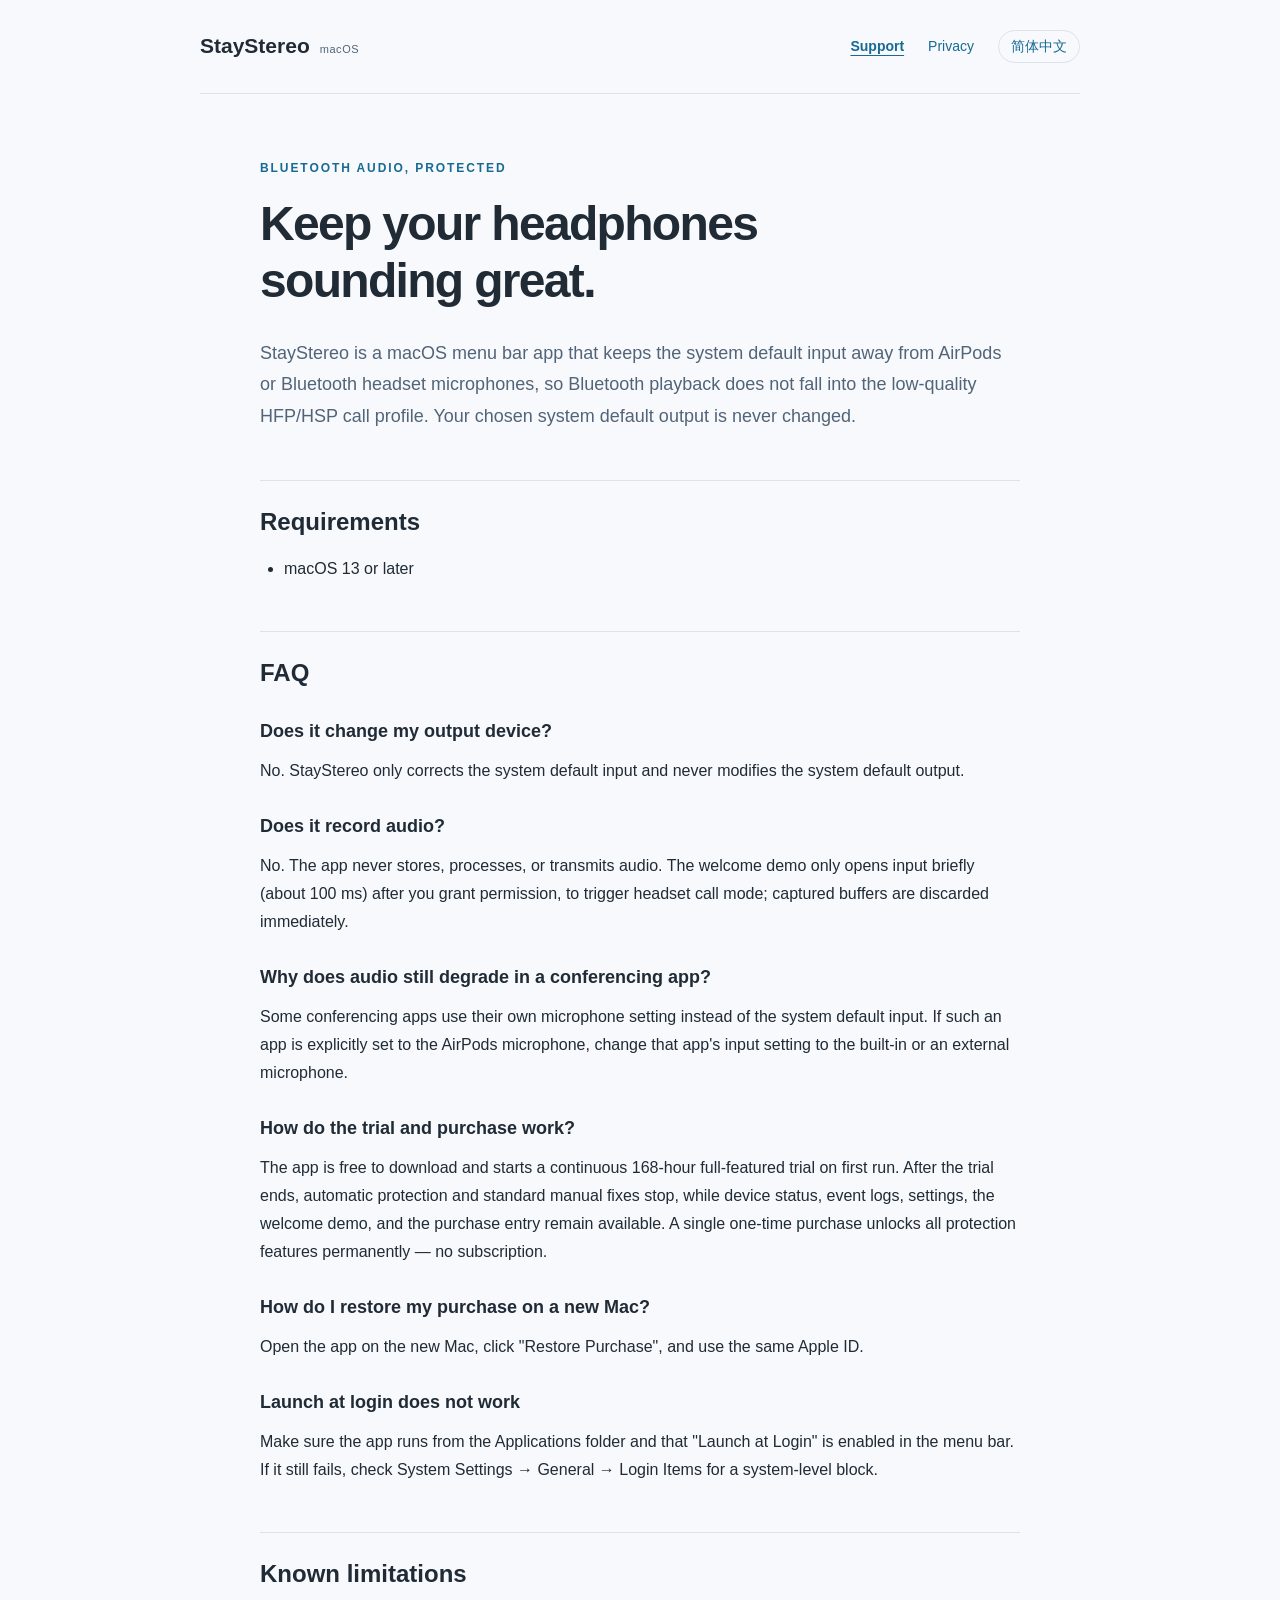
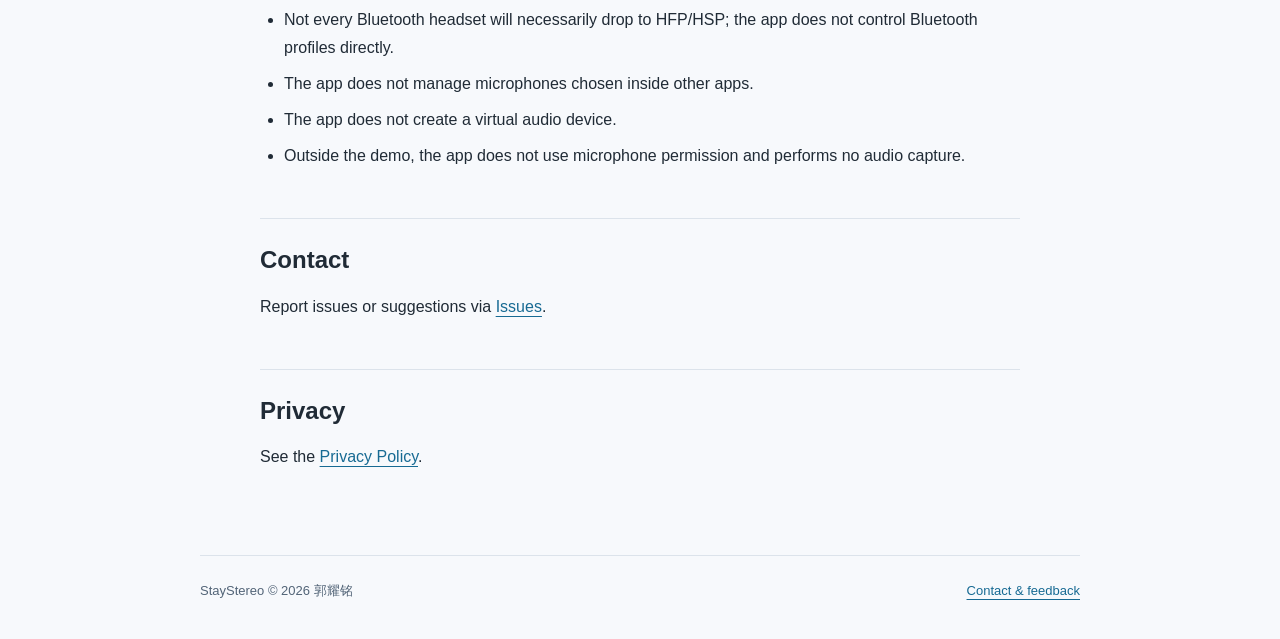
==== en/index.html @ f000b273 "docs: 迁移双语支持网站并支持 GitHub Pages" ====
<!doctype html>
<html lang="en">
<head>
<meta charset="utf-8">
<meta name="viewport" content="width=device-width, initial-scale=1">
<meta name="color-scheme" content="light dark">
<meta name="description" content="StayStereo Support — Keep Bluetooth playback clear on your Mac.">
<title>Support · StayStereo</title>
<link rel="stylesheet" href="../assets/style.css">
<link rel="alternate" hreflang="zh-CN" href="../index.html">
<link rel="alternate" hreflang="en" href="../en/index.html">
</head>
<body>
<a class="skip" href="#content">Skip to content</a>
<header><nav aria-label="Main navigation">
<a class="brand" href="index.html">StayStereo<span>macOS</span></a>
<div class="links"><a href="index.html" aria-current="page">Support</a><a href="privacy.html">Privacy</a><a class="language" href="../index.html" lang="zh-CN" hreflang="zh-CN">简体中文</a></div>
</nav></header>
<main id="content">
<p class="eyebrow">BLUETOOTH AUDIO, PROTECTED</p>
<h1>Keep your headphones sounding great.</h1>
<p>StayStereo is a macOS menu bar app that keeps the system default input away from AirPods or Bluetooth headset microphones, so Bluetooth playback does not fall into the low-quality HFP/HSP call profile. Your chosen system default output is never changed.</p>
<h2>Requirements</h2>
<ul>
<li>macOS 13 or later</li>
</ul>
<h2>FAQ</h2>
<h3>Does it change my output device?</h3>
<p>No. StayStereo only corrects the system default input and never modifies the system default output.</p>
<h3>Does it record audio?</h3>
<p>No. The app never stores, processes, or transmits audio. The welcome demo only opens input briefly (about 100 ms) after you grant permission, to trigger headset call mode; captured buffers are discarded immediately.</p>
<h3>Why does audio still degrade in a conferencing app?</h3>
<p>Some conferencing apps use their own microphone setting instead of the system default input. If such an app is explicitly set to the AirPods microphone, change that app&#x27;s input setting to the built-in or an external microphone.</p>
<h3>How do the trial and purchase work?</h3>
<p>The app is free to download and starts a continuous 168-hour full-featured trial on first run. After the trial ends, automatic protection and standard manual fixes stop, while device status, event logs, settings, the welcome demo, and the purchase entry remain available. A single one-time purchase unlocks all protection features permanently — no subscription.</p>
<h3>How do I restore my purchase on a new Mac?</h3>
<p>Open the app on the new Mac, click &quot;Restore Purchase&quot;, and use the same Apple ID.</p>
<h3>Launch at login does not work</h3>
<p>Make sure the app runs from the Applications folder and that &quot;Launch at Login&quot; is enabled in the menu bar. If it still fails, check System Settings → General → Login Items for a system-level block.</p>
<h2>Known limitations</h2>
<ul>
<li>Not every Bluetooth headset will necessarily drop to HFP/HSP; the app does not control Bluetooth profiles directly.</li>
<li>The app does not manage microphones chosen inside other apps.</li>
<li>The app does not create a virtual audio device.</li>
<li>Outside the demo, the app does not use microphone permission and performs no audio capture.</li>
</ul>
<h2>Contact</h2>
<p>Report issues or suggestions via <a href="https://github.com/the-eric-kwok/staystereo-support/issues">Issues</a>.</p>
<h2>Privacy</h2>
<p>See the <a href="privacy.html">Privacy Policy</a>.</p>
</main>
<footer><span>StayStereo © 2026 郭耀铭</span><a href="https://github.com/the-eric-kwok/staystereo-support/issues">Contact & feedback</a></footer>
</body>
</html>
---- assets/style.css ----
:root{font-family:-apple-system,BlinkMacSystemFont,"Segoe UI",sans-serif;color:#202b36;background:#f7f9fc;line-height:1.75;font-synthesis:none;--muted:#526477;--link:#176a93;--line:#dce3eb;--surface:#e9f3f8}
*{box-sizing:border-box}body{margin:0}a{color:var(--link);text-underline-offset:4px}a:hover{text-decoration-thickness:2px}a:focus-visible{outline:3px solid var(--link);outline-offset:5px;border-radius:3px}header,main,footer{width:min(100% - 48px,880px);margin-inline:auto}nav{display:flex;justify-content:space-between;align-items:center;gap:24px;padding:28px 0;border-bottom:1px solid var(--line)}.brand{font-size:21px;font-weight:750;text-decoration:none;color:inherit;white-space:nowrap}.brand span{font-size:11px;margin-left:10px;font-weight:500;color:var(--muted);letter-spacing:.05em}.links{display:flex;align-items:center;gap:24px;font-size:14px}.links a{text-decoration:none}.links a[aria-current]{font-weight:700;text-decoration:underline}.language{border:1px solid var(--line);border-radius:20px;padding:3px 12px}main{max-width:760px;padding:64px 0 72px}.eyebrow{color:var(--link);font-size:12px;font-weight:750;letter-spacing:.16em;margin:0 0 16px}h1{font-size:clamp(32px,5vw,48px);line-height:1.2;letter-spacing:-.035em;margin:0 0 28px;text-wrap:balance}h1+p{font-size:18px;color:var(--muted)}h2{font-size:24px;line-height:1.4;margin:48px 0 16px;padding-top:24px;border-top:1px solid var(--line)}h3{font-size:18px;line-height:1.5;margin:28px 0 8px}p{margin:12px 0}ul{padding-left:24px}li{margin:8px 0}code{font-size:.9em;background:var(--surface);padding:2px 5px;border-radius:4px;overflow-wrap:anywhere}footer{display:flex;justify-content:space-between;gap:16px;padding:24px 0 36px;border-top:1px solid var(--line);font-size:13px;color:var(--muted)}.skip{position:absolute;top:-100px;left:16px;padding:8px 16px;background:var(--surface);z-index:1}.skip:focus{top:8px}
@media(max-width:600px){header,main,footer{width:calc(100% - 36px)}nav{align-items:flex-start;flex-direction:column;gap:16px;padding:20px 0}.links{gap:20px;flex-wrap:wrap}main{padding:40px 0 48px}h2{margin-top:36px}footer{flex-direction:column;gap:8px}}
@media(prefers-color-scheme:dark){:root{color:#e3eaf1;background:#111820;--muted:#a5b5c5;--link:#80c9ef;--line:#2e3c49;--surface:#203443}}
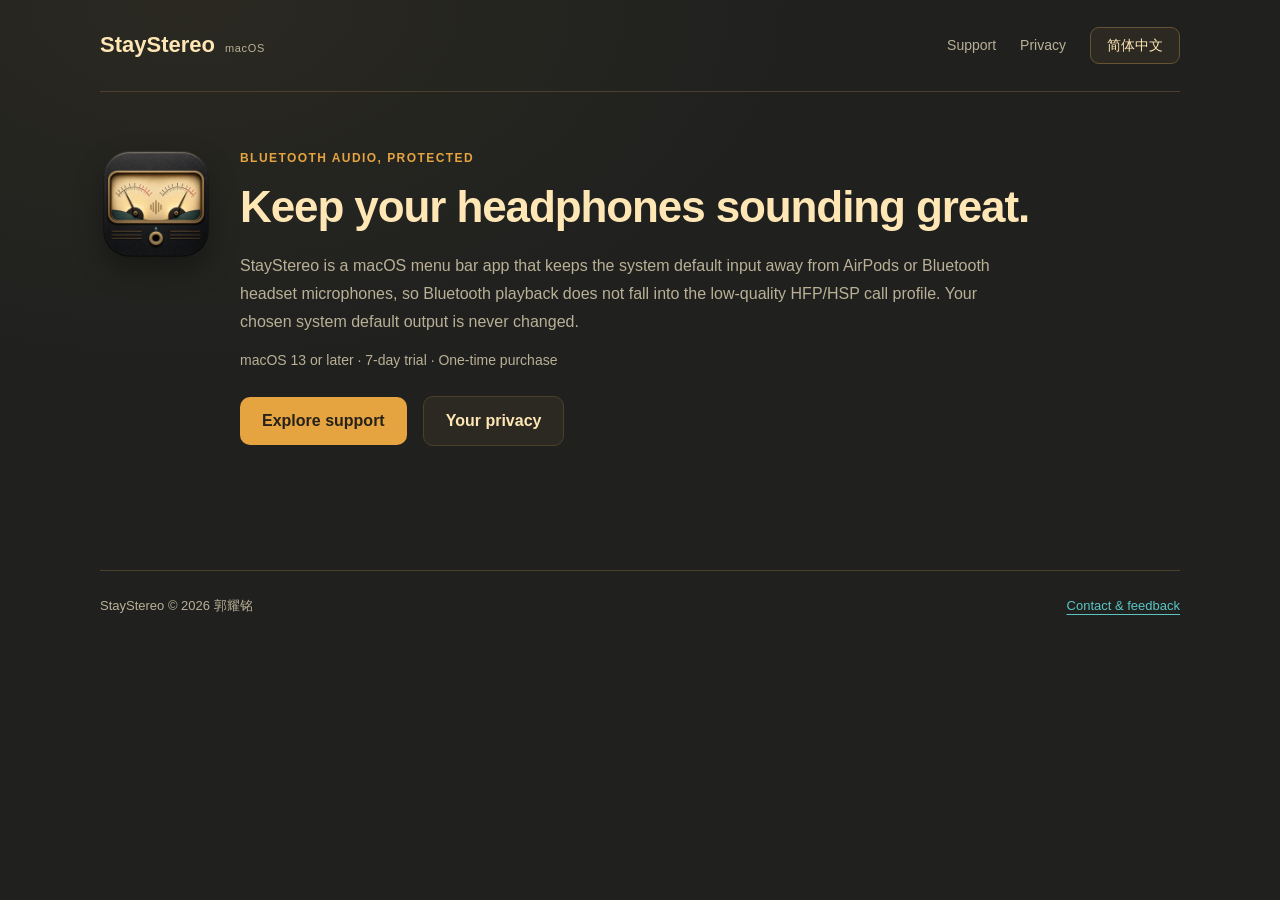
==== commit 90042238: "feat: 更新支持网站风格并拆分双语首页与支持页" ====
--- a/en/index.html
+++ b/en/index.html
@@ -3,52 +3,34 @@
 <head>
 <meta charset="utf-8">
 <meta name="viewport" content="width=device-width, initial-scale=1">
-<meta name="color-scheme" content="light dark">
-<meta name="description" content="StayStereo Support — Keep Bluetooth playback clear on your Mac.">
-<title>Support · StayStereo</title>
+<meta name="color-scheme" content="dark">
+<meta name="description" content="StayStereo — Keep Bluetooth playback clear on your Mac.">
+<title>StayStereo · Keep your headphones sounding great</title>
+<link rel="icon" type="image/png" href="../assets/app-icon.png">
 <link rel="stylesheet" href="../assets/style.css">
-<link rel="alternate" hreflang="zh-CN" href="../index.html">
+<link rel="alternate" hreflang="zh-CN" href="../zh/index.html">
 <link rel="alternate" hreflang="en" href="../en/index.html">
 </head>
-<body>
+<body class="home-page">
 <a class="skip" href="#content">Skip to content</a>
 <header><nav aria-label="Main navigation">
 <a class="brand" href="index.html">StayStereo<span>macOS</span></a>
-<div class="links"><a href="index.html" aria-current="page">Support</a><a href="privacy.html">Privacy</a><a class="language" href="../index.html" lang="zh-CN" hreflang="zh-CN">简体中文</a></div>
+<div class="links"><a href="support.html">Support</a><a href="privacy.html">Privacy</a><a class="language" href="../zh/index.html" lang="zh-CN" hreflang="zh-CN">简体中文</a></div>
 </nav></header>
 <main id="content">
+<div class="hero">
+<img class="app-icon" src="../assets/app-icon.png" width="112" height="112" alt="">
+<div class="hero-copy">
 <p class="eyebrow">BLUETOOTH AUDIO, PROTECTED</p>
 <h1>Keep your headphones sounding great.</h1>
 <p>StayStereo is a macOS menu bar app that keeps the system default input away from AirPods or Bluetooth headset microphones, so Bluetooth playback does not fall into the low-quality HFP/HSP call profile. Your chosen system default output is never changed.</p>
-<h2>Requirements</h2>
-<ul>
-<li>macOS 13 or later</li>
-</ul>
-<h2>FAQ</h2>
-<h3>Does it change my output device?</h3>
-<p>No. StayStereo only corrects the system default input and never modifies the system default output.</p>
-<h3>Does it record audio?</h3>
-<p>No. The app never stores, processes, or transmits audio. The welcome demo only opens input briefly (about 100 ms) after you grant permission, to trigger headset call mode; captured buffers are discarded immediately.</p>
-<h3>Why does audio still degrade in a conferencing app?</h3>
-<p>Some conferencing apps use their own microphone setting instead of the system default input. If such an app is explicitly set to the AirPods microphone, change that app&#x27;s input setting to the built-in or an external microphone.</p>
-<h3>How do the trial and purchase work?</h3>
-<p>The app is free to download and starts a continuous 168-hour full-featured trial on first run. After the trial ends, automatic protection and standard manual fixes stop, while device status, event logs, settings, the welcome demo, and the purchase entry remain available. A single one-time purchase unlocks all protection features permanently — no subscription.</p>
-<h3>How do I restore my purchase on a new Mac?</h3>
-<p>Open the app on the new Mac, click &quot;Restore Purchase&quot;, and use the same Apple ID.</p>
-<h3>Launch at login does not work</h3>
-<p>Make sure the app runs from the Applications folder and that &quot;Launch at Login&quot; is enabled in the menu bar. If it still fails, check System Settings → General → Login Items for a system-level block.</p>
-<h2>Known limitations</h2>
-<ul>
-<li>Not every Bluetooth headset will necessarily drop to HFP/HSP; the app does not control Bluetooth profiles directly.</li>
-<li>The app does not manage microphones chosen inside other apps.</li>
-<li>The app does not create a virtual audio device.</li>
-<li>Outside the demo, the app does not use microphone permission and performs no audio capture.</li>
-</ul>
-<h2>Contact</h2>
-<p>Report issues or suggestions via <a href="https://github.com/the-eric-kwok/staystereo-support/issues">Issues</a>.</p>
-<h2>Privacy</h2>
-<p>See the <a href="privacy.html">Privacy Policy</a>.</p>
+<section class="home-intro" aria-label="At a glance">
+<p class="trial-note">macOS 13 or later · 7-day trial · One-time purchase</p>
+<div class="actions"><a class="button" href="support.html">Explore support</a><a class="secondary-button" href="privacy.html">Your privacy</a></div>
+</section>
+</div>
+</div>
 </main>
-<footer><span>StayStereo © 2026 郭耀铭</span><a href="https://github.com/the-eric-kwok/staystereo-support/issues">Contact & feedback</a></footer>
+<footer><span>StayStereo © 2026 郭耀铭</span><a href="support.html">Contact &amp; feedback</a></footer>
 </body>
 </html>
--- a/assets/style.css
+++ b/assets/style.css
@@ -1,4 +1,78 @@
-:root{font-family:-apple-system,BlinkMacSystemFont,"Segoe UI",sans-serif;color:#202b36;background:#f7f9fc;line-height:1.75;font-synthesis:none;--muted:#526477;--link:#176a93;--line:#dce3eb;--surface:#e9f3f8}
-*{box-sizing:border-box}body{margin:0}a{color:var(--link);text-underline-offset:4px}a:hover{text-decoration-thickness:2px}a:focus-visible{outline:3px solid var(--link);outline-offset:5px;border-radius:3px}header,main,footer{width:min(100% - 48px,880px);margin-inline:auto}nav{display:flex;justify-content:space-between;align-items:center;gap:24px;padding:28px 0;border-bottom:1px solid var(--line)}.brand{font-size:21px;font-weight:750;text-decoration:none;color:inherit;white-space:nowrap}.brand span{font-size:11px;margin-left:10px;font-weight:500;color:var(--muted);letter-spacing:.05em}.links{display:flex;align-items:center;gap:24px;font-size:14px}.links a{text-decoration:none}.links a[aria-current]{font-weight:700;text-decoration:underline}.language{border:1px solid var(--line);border-radius:20px;padding:3px 12px}main{max-width:760px;padding:64px 0 72px}.eyebrow{color:var(--link);font-size:12px;font-weight:750;letter-spacing:.16em;margin:0 0 16px}h1{font-size:clamp(32px,5vw,48px);line-height:1.2;letter-spacing:-.035em;margin:0 0 28px;text-wrap:balance}h1+p{font-size:18px;color:var(--muted)}h2{font-size:24px;line-height:1.4;margin:48px 0 16px;padding-top:24px;border-top:1px solid var(--line)}h3{font-size:18px;line-height:1.5;margin:28px 0 8px}p{margin:12px 0}ul{padding-left:24px}li{margin:8px 0}code{font-size:.9em;background:var(--surface);padding:2px 5px;border-radius:4px;overflow-wrap:anywhere}footer{display:flex;justify-content:space-between;gap:16px;padding:24px 0 36px;border-top:1px solid var(--line);font-size:13px;color:var(--muted)}.skip{position:absolute;top:-100px;left:16px;padding:8px 16px;background:var(--surface);z-index:1}.skip:focus{top:8px}
-@media(max-width:600px){header,main,footer{width:calc(100% - 36px)}nav{align-items:flex-start;flex-direction:column;gap:16px;padding:20px 0}.links{gap:20px;flex-wrap:wrap}main{padding:40px 0 48px}h2{margin-top:36px}footer{flex-direction:column;gap:8px}}
-@media(prefers-color-scheme:dark){:root{color:#e3eaf1;background:#111820;--muted:#a5b5c5;--link:#80c9ef;--line:#2e3c49;--surface:#203443}}
+:root {
+  color-scheme: dark;
+  font-family: -apple-system, BlinkMacSystemFont, "Segoe UI", sans-serif;
+  font-synthesis: none;
+  line-height: 1.75;
+  color: #e6d6b0;
+  background: #20211f;
+  --heading: #ffe6b5;
+  --muted: #b9b096;
+  --gold: #e5a440;
+  --teal: #59c6c4;
+  --line: #4b402c;
+  --surface: #2b2922;
+}
+* { box-sizing: border-box; }
+body { margin: 0; background: radial-gradient(ellipse at 15% 0, #34302380, transparent 600px); }
+a { color: var(--teal); text-underline-offset: 4px; }
+a:hover { color: #92e1db; }
+a:focus-visible { outline: 3px solid var(--gold); outline-offset: 5px; border-radius: 4px; }
+header, main, footer { width: min(100% - 80px, 1080px); margin-inline: auto; }
+nav { display: flex; justify-content: space-between; align-items: center; gap: 24px; padding: 26px 0; border-bottom: 1px solid var(--line); }
+.brand { color: var(--heading); font-size: 22px; font-weight: 750; text-decoration: none; white-space: nowrap; }
+.brand span { font-size: 11px; margin-left: 10px; font-weight: 500; color: var(--muted); letter-spacing: .06em; }
+.links { display: flex; align-items: center; gap: 24px; font-size: 14px; }
+.links a { color: var(--muted); text-decoration: none; }
+.links a:hover, .links a[aria-current] { color: var(--heading); }
+.links a[aria-current] { text-decoration: underline; text-decoration-color: var(--gold); text-decoration-thickness: 2px; text-underline-offset: 8px; }
+.links .language { padding: 5px 16px; border: 1px solid #665334; border-radius: 9px; color: var(--heading); background: var(--surface); }
+main { padding: 56px 0 64px; }
+.hero { display: flex; align-items: flex-start; gap: 28px; margin-bottom: 40px; }
+.app-icon { flex: 0 0 112px; object-fit: contain; filter: drop-shadow(0 12px 14px #0005); }
+.hero-copy { flex: 1; min-width: 0; }
+.eyebrow { color: var(--gold); font-size: 12px; font-weight: 700; letter-spacing: .12em; margin: 0 0 10px; }
+h1 { color: var(--heading); font-size: clamp(30px, 4vw, 44px); line-height: 1.25; letter-spacing: -.025em; margin: 0 0 18px; text-wrap: balance; }
+.hero-copy > p:not(.eyebrow) { color: var(--muted); max-width: 760px; }
+h2 { color: var(--heading); font-size: 21px; line-height: 1.4; margin: 0 0 16px; }
+h3 { color: var(--heading); font-size: 18px; line-height: 1.5; margin: 0 0 12px; }
+p { margin: 12px 0; }
+ul { padding-left: 22px; margin-bottom: 0; }
+li { margin: 8px 0; }
+li::marker { color: var(--gold); }
+.sections { display: grid; grid-template-columns: 1fr 1fr; gap: 20px; }
+.card { padding: 26px 28px; background: var(--surface); border: 1px solid var(--line); border-radius: 13px; box-shadow: 0 8px 24px #00000012; }
+.card > :last-child { margin-bottom: 0; }
+.faq-section { grid-column: 1 / -1; margin: 16px 0; }
+.faq-section > h2 { margin: 0 0 18px; }
+.faq-grid { display: grid; grid-template-columns: 1fr 1fr; gap: 20px; }
+.support-page .sections > .card:first-child { grid-column: 1 / -1; border-left: 3px solid var(--teal); padding: 18px 26px; display: flex; align-items: center; gap: 24px; }
+.support-page .sections > .card:first-child h2, .support-page .sections > .card:first-child ul { margin: 0; }
+.support-page .sections > .card:first-child ul { padding: 0; list-style: none; }
+.support-page .sections > .card:last-child { border-color: #766039; }
+.privacy-page main { max-width: 880px; }
+.privacy-page .sections { grid-template-columns: 1fr; }
+code { color: var(--heading); font-size: .9em; background: #393629; padding: 2px 6px; border-radius: 4px; overflow-wrap: anywhere; }
+footer { display: flex; justify-content: space-between; gap: 16px; padding: 24px 0 36px; border-top: 1px solid var(--line); font-size: 13px; color: var(--muted); }
+.skip { position: absolute; top: -100px; left: 16px; padding: 8px 16px; background: var(--surface); z-index: 1; }
+.skip:focus { top: 8px; }
+@media (max-width: 700px) {
+  header, main, footer { width: calc(100% - 36px); }
+  nav { align-items: flex-start; flex-direction: column; gap: 18px; padding: 20px 0; }
+  .links { gap: 22px; flex-wrap: wrap; }
+  main { padding: 32px 0 40px; }
+  .hero { flex-direction: column; gap: 18px; margin-bottom: 28px; }
+  .app-icon { width: 88px; height: 88px; flex-basis: 88px; }
+  .sections, .faq-grid { grid-template-columns: 1fr; gap: 16px; }
+  .card { padding: 22px; }
+  .support-page .sections > .card:first-child { align-items: flex-start; flex-direction: column; gap: 0; }
+  footer { flex-direction: column; gap: 8px; }
+}
+
+.home-page .hero { margin-bottom: 20px; }
+.home-intro { margin-bottom: 40px; }
+.trial-note { color: var(--muted); font-size: 14px; }
+.actions { display: flex; flex-wrap: wrap; align-items: center; gap: 16px; margin-top: 24px; }
+.button, .secondary-button { display: inline-block; padding: 10px 22px; border-radius: 10px; text-decoration: none; font-weight: 650; }
+.button { background: var(--gold); color: #262219; }
+.button:hover { background: #f0b758; color: #262219; }
+.secondary-button { border: 1px solid var(--line); color: var(--heading); background: var(--surface); }
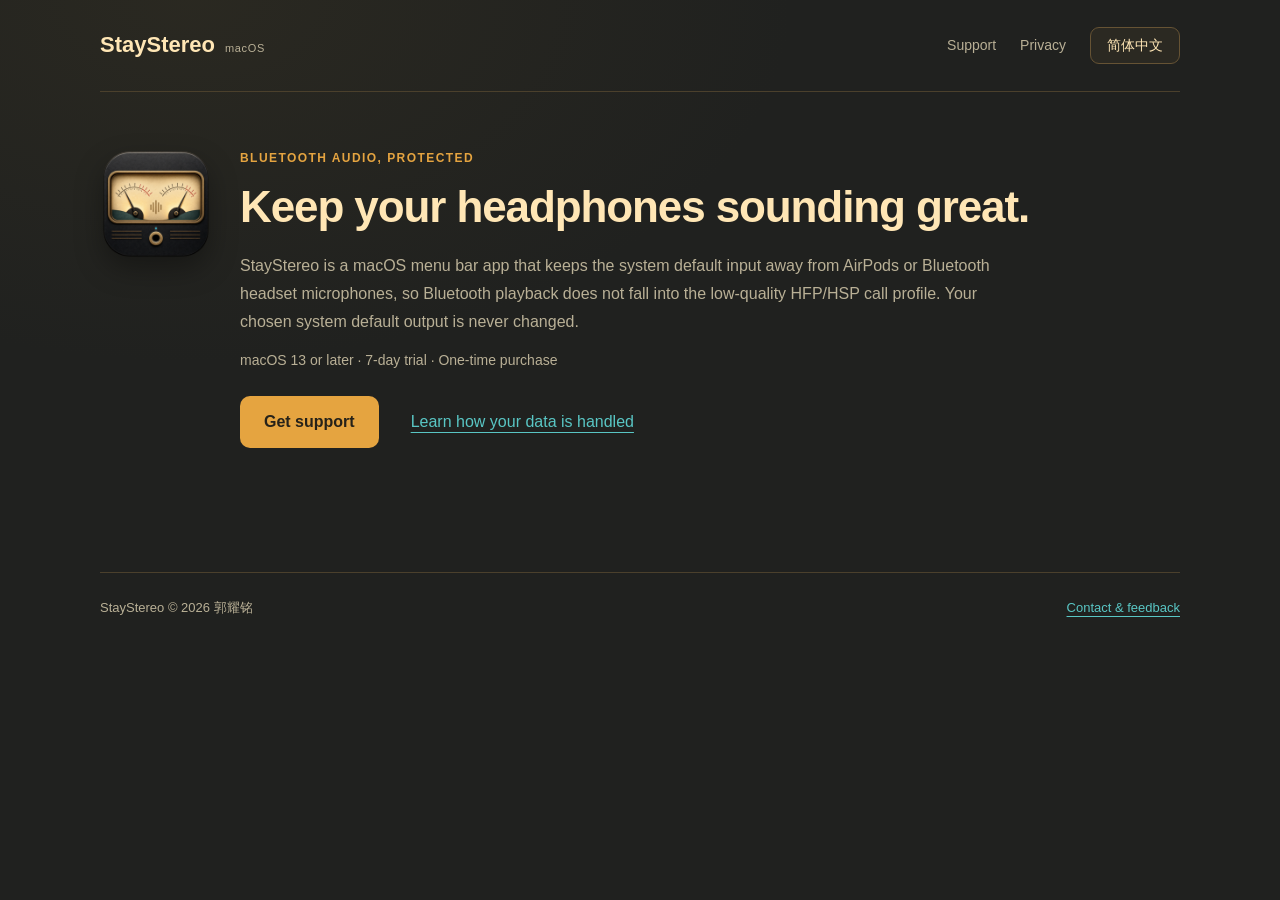
==== commit f13f078b: "style: 调整首页支持按钮与隐私链接" ====
--- a/en/index.html
+++ b/en/index.html
@@ -26,7 +26,7 @@
 <p>StayStereo is a macOS menu bar app that keeps the system default input away from AirPods or Bluetooth headset microphones, so Bluetooth playback does not fall into the low-quality HFP/HSP call profile. Your chosen system default output is never changed.</p>
 <section class="home-intro" aria-label="At a glance">
 <p class="trial-note">macOS 13 or later · 7-day trial · One-time purchase</p>
-<div class="actions"><a class="button" href="support.html">Explore support</a><a class="secondary-button" href="privacy.html">Your privacy</a></div>
+<div class="actions"><a class="button" href="support.html">Get support</a><a class="privacy-link" href="privacy.html">Learn how your data is handled</a></div>
 </section>
 </div>
 </div>
--- a/assets/style.css
+++ b/assets/style.css
@@ -71,8 +71,9 @@
 .home-page .hero { margin-bottom: 20px; }
 .home-intro { margin-bottom: 40px; }
 .trial-note { color: var(--muted); font-size: 14px; }
-.actions { display: flex; flex-wrap: wrap; align-items: center; gap: 16px; margin-top: 24px; }
-.button, .secondary-button { display: inline-block; padding: 10px 22px; border-radius: 10px; text-decoration: none; font-weight: 650; }
-.button { background: var(--gold); color: #262219; }
+.actions { display: flex; flex-wrap: wrap; align-items: center; gap: 16px 32px; margin-top: 24px; }
+.actions a { text-underline-offset: 5px; }
+.button { text-decoration: none; display: inline-block; padding: 12px 24px; border-radius: 10px; background: var(--gold); color: #262219; font-weight: 700; }
 .button:hover { background: #f0b758; color: #262219; }
-.secondary-button { border: 1px solid var(--line); color: var(--heading); background: var(--surface); }
+.privacy-link { text-decoration: underline; color: var(--teal); padding-block: 10px; }
+.privacy-link:hover { color: #92e1db; }
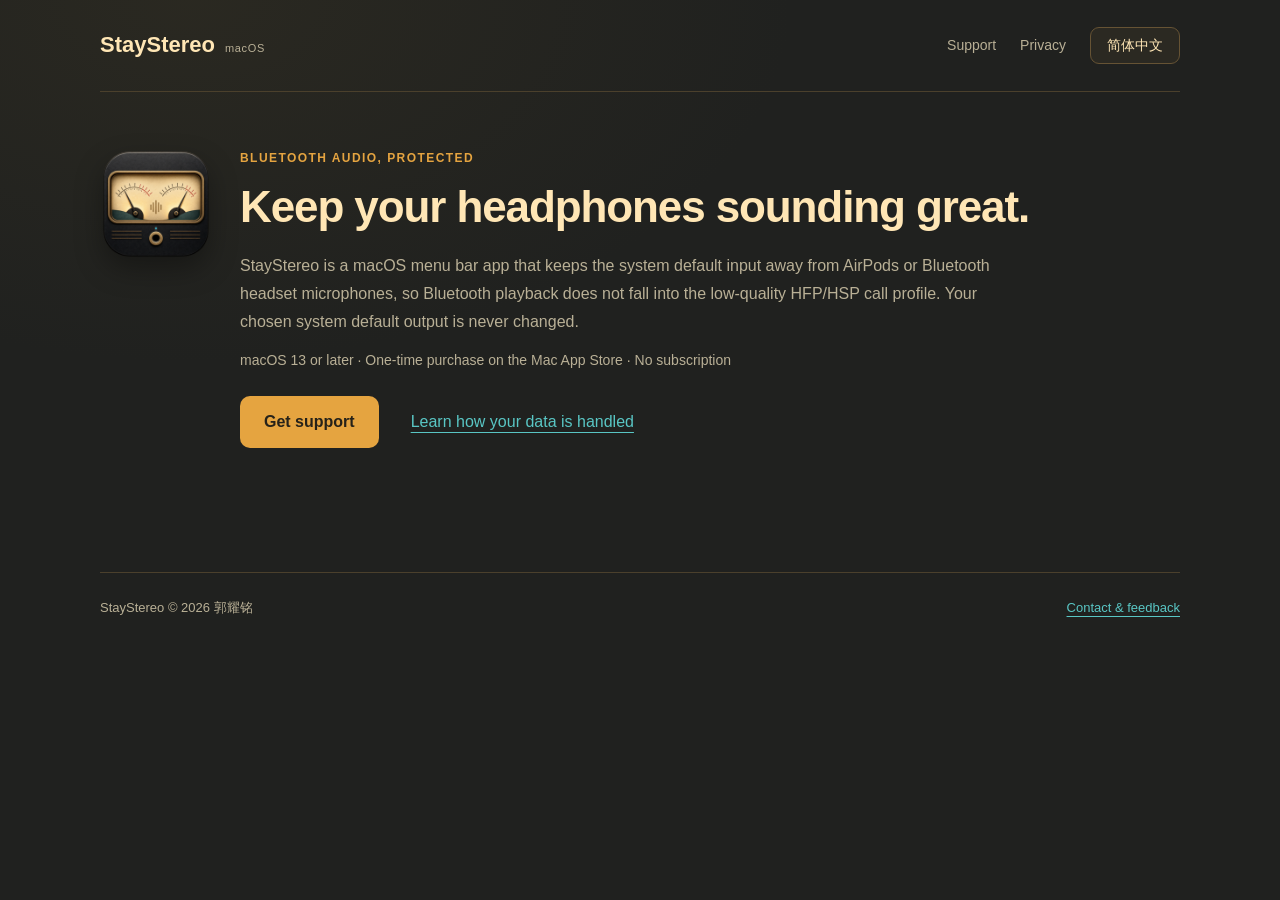
==== commit 2b4be135: "docs: 更新 StayStereo 一次买断说明" ====
--- a/en/index.html
+++ b/en/index.html
@@ -25,7 +25,7 @@
 <h1>Keep your headphones sounding great.</h1>
 <p>StayStereo is a macOS menu bar app that keeps the system default input away from AirPods or Bluetooth headset microphones, so Bluetooth playback does not fall into the low-quality HFP/HSP call profile. Your chosen system default output is never changed.</p>
 <section class="home-intro" aria-label="At a glance">
-<p class="trial-note">macOS 13 or later · 7-day trial · One-time purchase</p>
+<p class="purchase-note">macOS 13 or later · One-time purchase on the Mac App Store · No subscription</p>
 <div class="actions"><a class="button" href="support.html">Get support</a><a class="privacy-link" href="privacy.html">Learn how your data is handled</a></div>
 </section>
 </div>
--- a/assets/style.css
+++ b/assets/style.css
@@ -70,7 +70,7 @@
 
 .home-page .hero { margin-bottom: 20px; }
 .home-intro { margin-bottom: 40px; }
-.trial-note { color: var(--muted); font-size: 14px; }
+.purchase-note { color: var(--muted); font-size: 14px; }
 .actions { display: flex; flex-wrap: wrap; align-items: center; gap: 16px 32px; margin-top: 24px; }
 .actions a { text-underline-offset: 5px; }
 .button { text-decoration: none; display: inline-block; padding: 12px 24px; border-radius: 10px; background: var(--gold); color: #262219; font-weight: 700; }
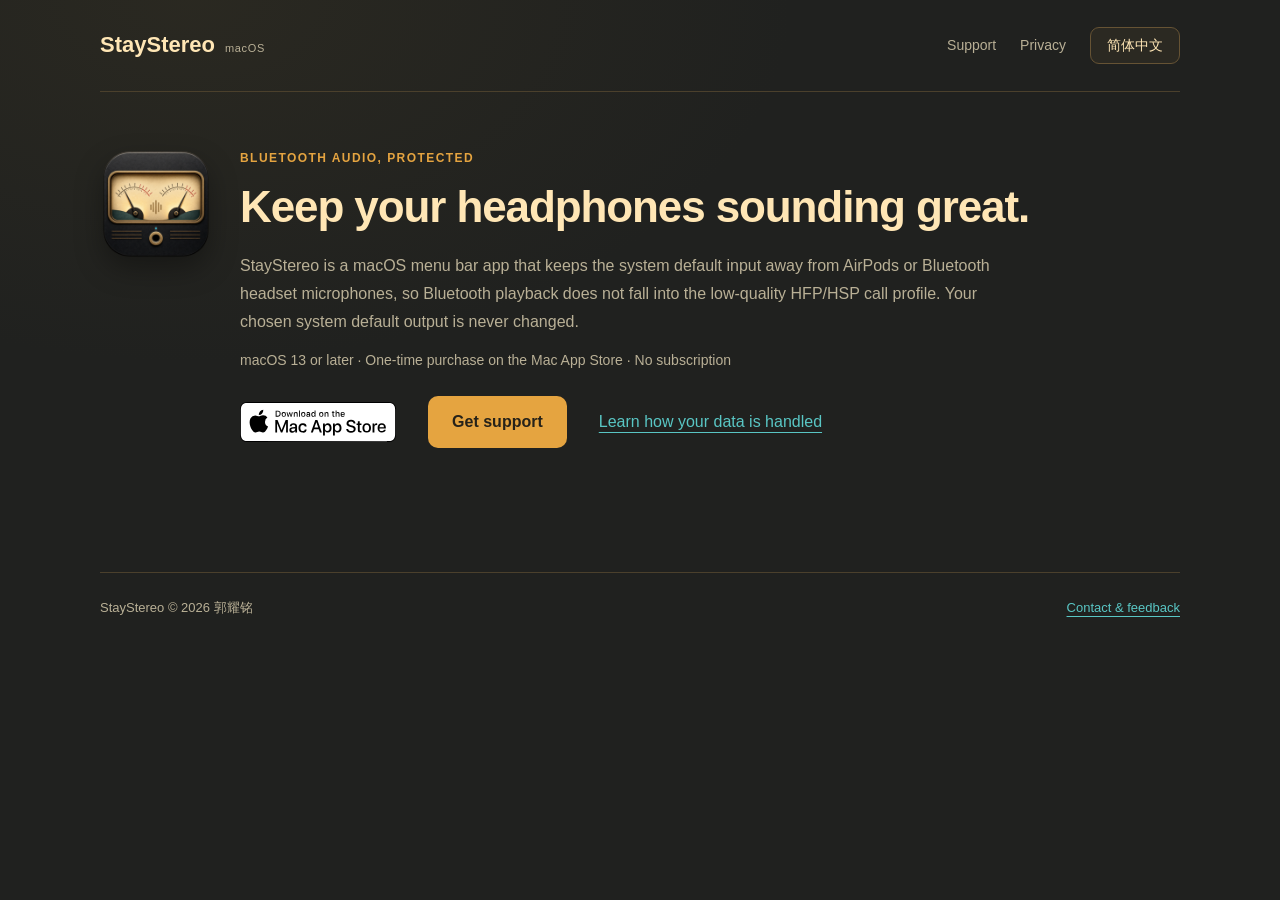
==== commit 7e40d971: "Link StayStereo homepages to the Mac App Store" ====
--- a/en/index.html
+++ b/en/index.html
@@ -26,7 +26,7 @@
 <p>StayStereo is a macOS menu bar app that keeps the system default input away from AirPods or Bluetooth headset microphones, so Bluetooth playback does not fall into the low-quality HFP/HSP call profile. Your chosen system default output is never changed.</p>
 <section class="home-intro" aria-label="At a glance">
 <p class="purchase-note">macOS 13 or later · One-time purchase on the Mac App Store · No subscription</p>
-<div class="actions"><a class="button" href="support.html">Get support</a><a class="privacy-link" href="privacy.html">Learn how your data is handled</a></div>
+<div class="actions"><a class="mac-app-store-link" href="https://apps.apple.com/us/app/staystereo-mic-auto-switch/id6797420495?mt=12"><img src="mac-app-store-badge.svg" width="156" height="40" alt="Download StayStereo on the Mac App Store"></a><a class="button" href="support.html">Get support</a><a class="privacy-link" href="privacy.html">Learn how your data is handled</a></div>
 </section>
 </div>
 </div>
--- a/assets/style.css
+++ b/assets/style.css
@@ -73,6 +73,8 @@
 .purchase-note { color: var(--muted); font-size: 14px; }
 .actions { display: flex; flex-wrap: wrap; align-items: center; gap: 16px 32px; margin-top: 24px; }
 .actions a { text-underline-offset: 5px; }
+.mac-app-store-link { display: inline-block; }
+.mac-app-store-link img { display: block; width: auto; height: 40px; }
 .button { text-decoration: none; display: inline-block; padding: 12px 24px; border-radius: 10px; background: var(--gold); color: #262219; font-weight: 700; }
 .button:hover { background: #f0b758; color: #262219; }
 .privacy-link { text-decoration: underline; color: var(--teal); padding-block: 10px; }
